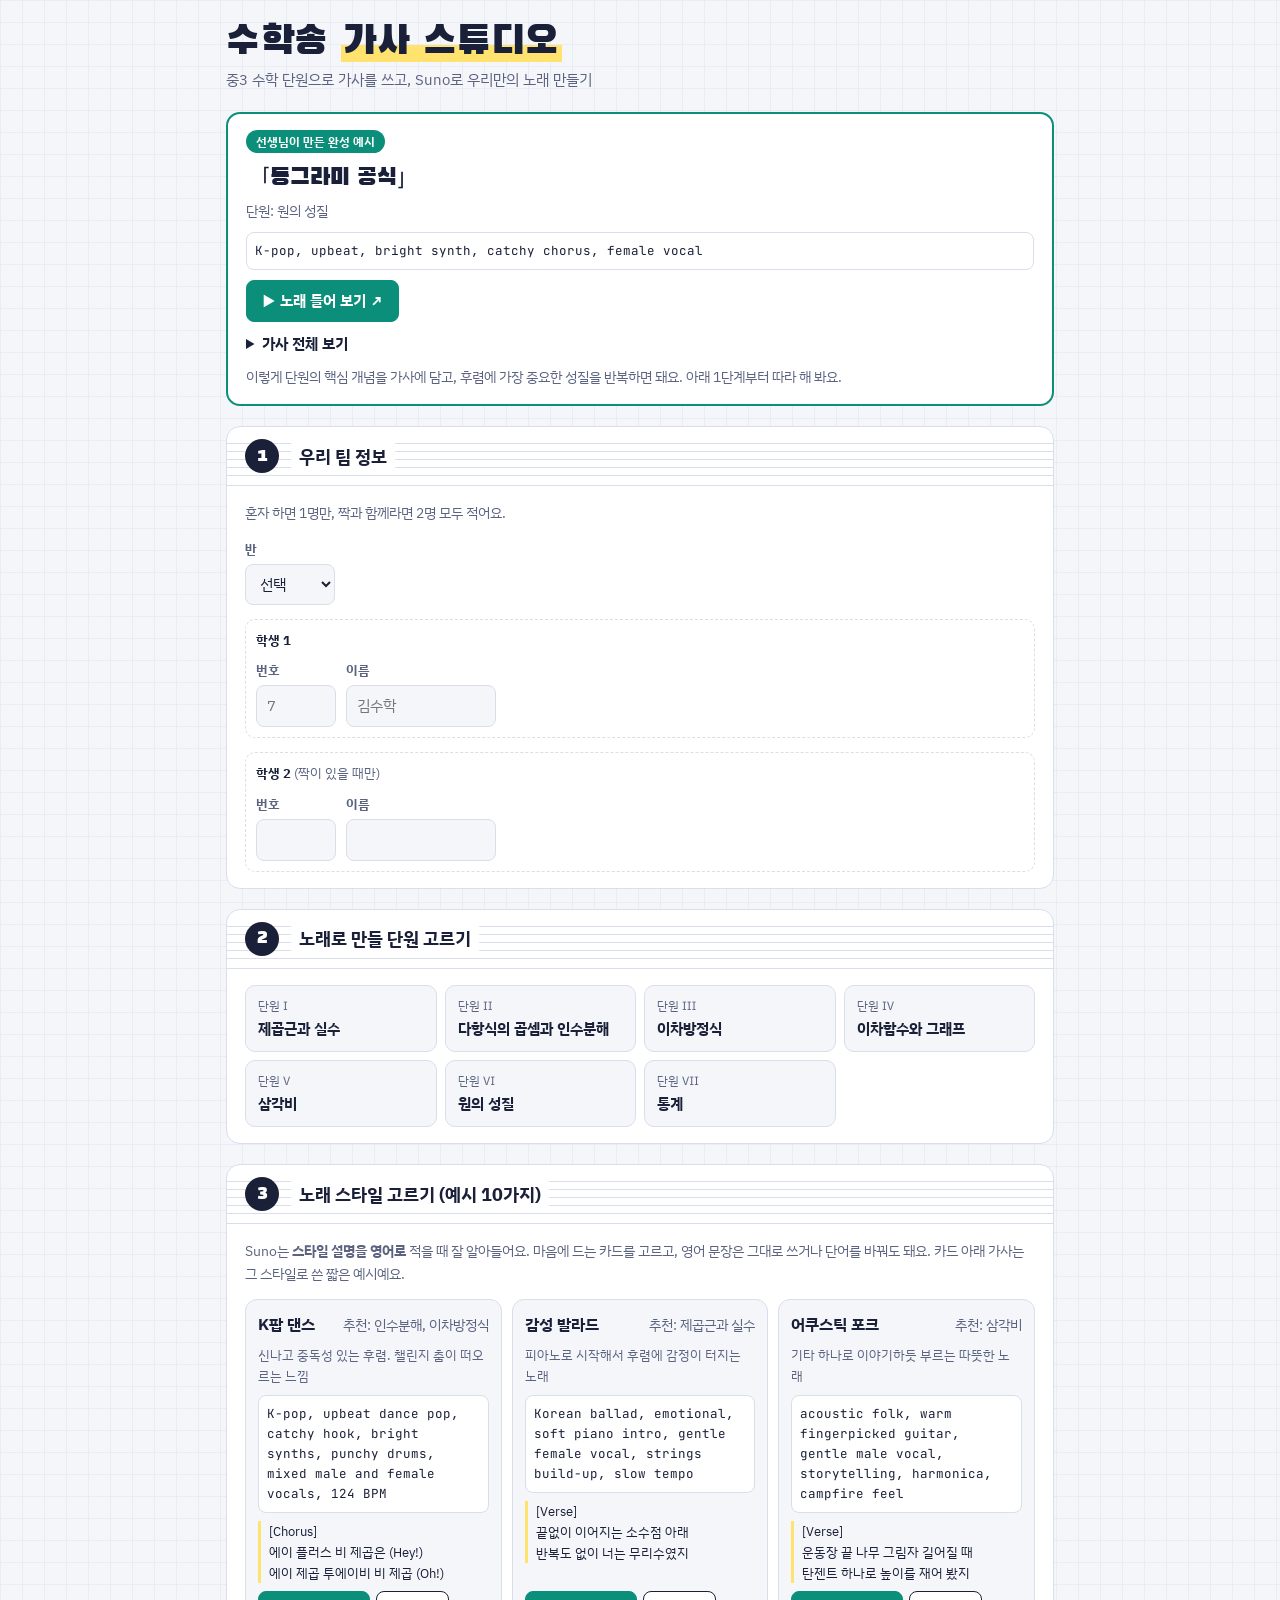
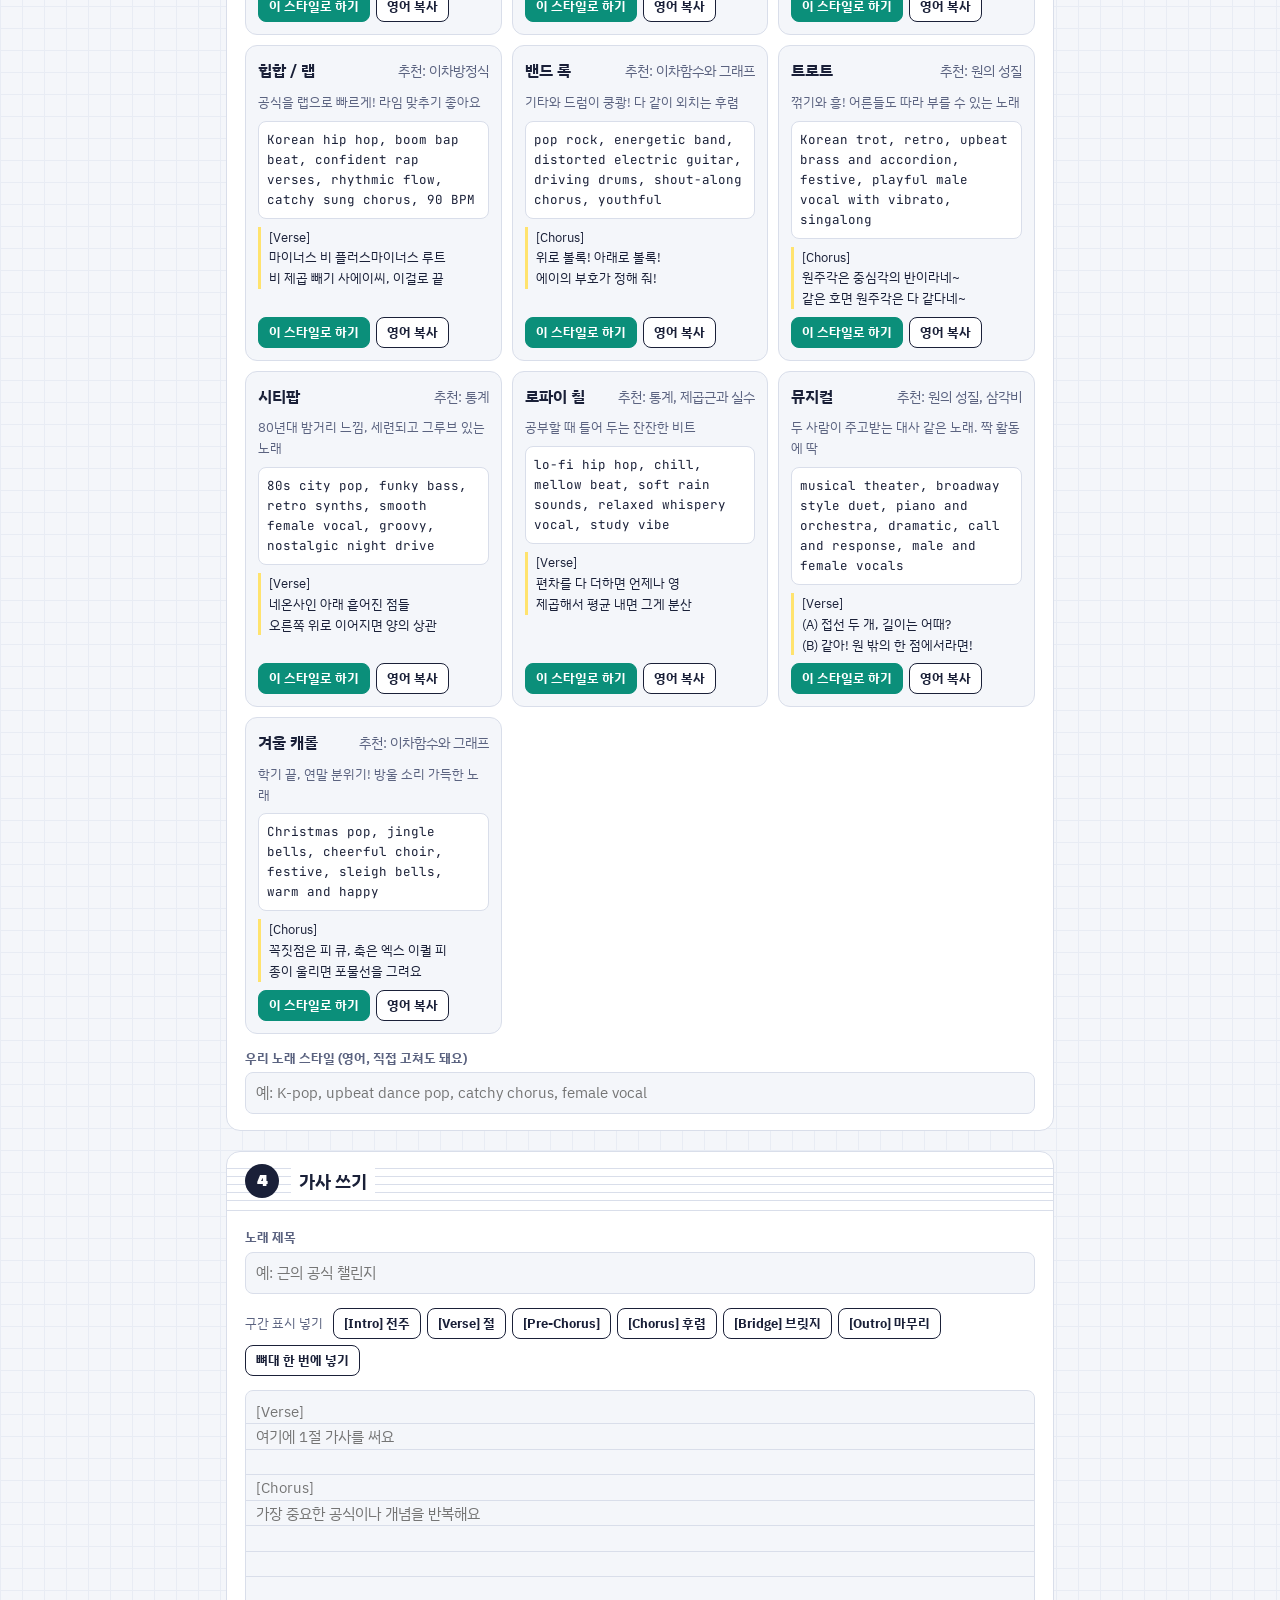
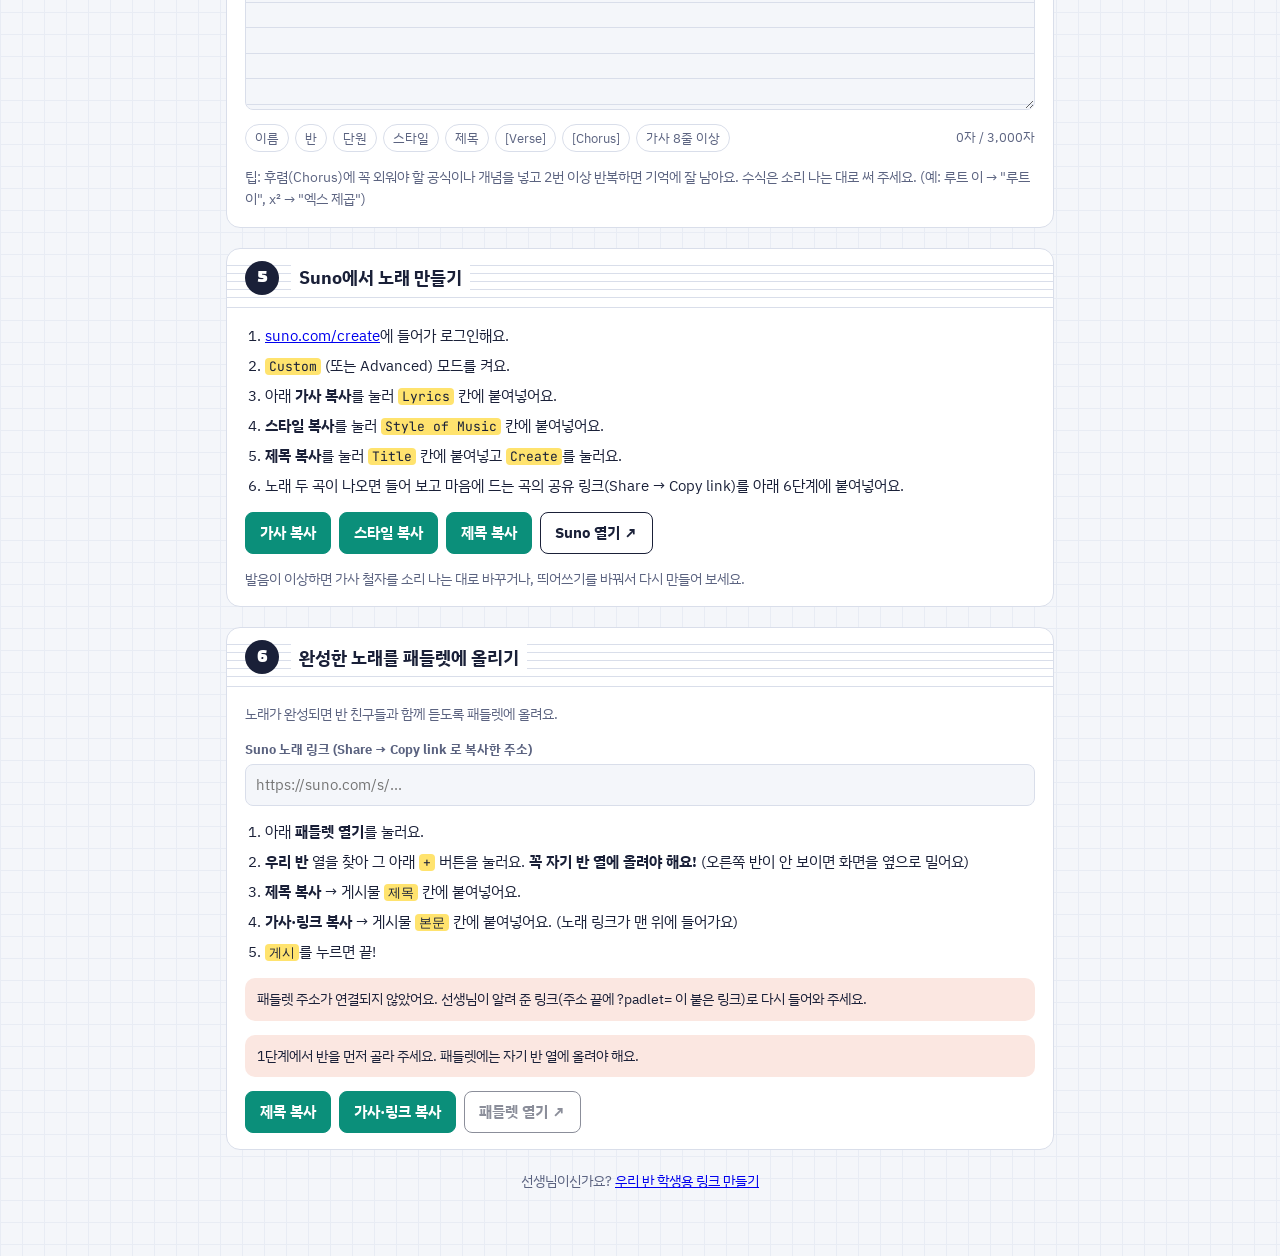
==== index.html @ 3d8e8d78 "Add files via upload" ====
<!doctype html>
<html lang="ko">
<head>
<meta charset="utf-8">
<meta name="viewport" content="width=device-width,initial-scale=1,viewport-fit=cover">
<title>수학송 가사 스튜디오</title>
<link rel="preconnect" href="https://fonts.googleapis.com">
<link rel="stylesheet" href="https://fonts.googleapis.com/css2?family=Black+Han+Sans&family=IBM+Plex+Sans+KR:wght@400;500;700&family=JetBrains+Mono:wght@400;600&display=swap">
<link rel="stylesheet" href="style.css">
</head>
<body>
<div class="wrap">
  <header class="top">
    <div>
      <h1>수학송 <span class="x">가사 스튜디오</span></h1>
      <p class="sub">중3 수학 단원으로 가사를 쓰고, Suno로 우리만의 노래 만들기</p>
    </div>
  </header>

  <main id="view-student" class="wrap" style="padding:0;max-width:none">

    <section class="example" aria-labelledby="hEx">
      <div class="ex-head">
        <span class="ex-badge">선생님이 만든 완성 예시</span>
        <h2 id="hEx"></h2>
        <p class="hint" id="exMeta"></p>
      </div>
      <div class="prompt" id="exStyle"></div>
      <div class="copyrow">
        <a class="btn primary" id="exListen" href="#" target="_blank" rel="noopener">▶ 노래 들어 보기 ↗</a>
      </div>
      <details>
        <summary>가사 전체 보기</summary>
        <pre class="ex-lyrics" id="exLyrics"></pre>
      </details>
      <p class="hint">이렇게 단원의 핵심 개념을 가사에 담고, 후렴에 가장 중요한 성질을 반복하면 돼요. 아래 1단계부터 따라 해 봐요.</p>
    </section>

    <section class="step" aria-labelledby="h1s">
      <div class="step-h"><span class="n">1</span><h2 id="h1s">우리 팀 정보</h2></div>
      <div class="step-b">
        <p class="hint">혼자 하면 1명만, 짝과 함께라면 2명 모두 적어요.</p>
        <div class="row">
          <div class="field"><label for="cls">반</label>
            <select id="cls" class="w-cls"></select></div>
        </div>
        <div class="pair">
          <div class="who">학생 1</div>
          <div class="field"><label for="num1">번호</label><input type="text" inputmode="numeric" id="num1" class="w-num" maxlength="3" placeholder="7"></div>
          <div class="field"><label for="name1">이름</label><input type="text" id="name1" class="w-name" maxlength="10" placeholder="김수학"></div>
        </div>
        <div class="pair">
          <div class="who">학생 2 <span style="font-weight:400;color:var(--muted)">(짝이 있을 때만)</span></div>
          <div class="field"><label for="num2">번호</label><input type="text" inputmode="numeric" id="num2" class="w-num" maxlength="3"></div>
          <div class="field"><label for="name2">이름</label><input type="text" id="name2" class="w-name" maxlength="10"></div>
        </div>
      </div>
    </section>

    <section class="step" aria-labelledby="h2s">
      <div class="step-h"><span class="n">2</span><h2 id="h2s">노래로 만들 단원 고르기</h2></div>
      <div class="step-b">
        <div class="units" id="units"></div>
        <div class="concepts" id="concepts" hidden></div>
      </div>
    </section>

    <section class="step" aria-labelledby="h3s">
      <div class="step-h"><span class="n">3</span><h2 id="h3s">노래 스타일 고르기 (예시 10가지)</h2></div>
      <div class="step-b">
        <p class="hint">Suno는 <b>스타일 설명을 영어로</b> 적을 때 잘 알아들어요. 마음에 드는 카드를 고르고, 영어 문장은 그대로 쓰거나 단어를 바꿔도 돼요. 카드 아래 가사는 그 스타일로 쓴 짧은 예시예요.</p>
        <div class="styles" id="styles"></div>
        <div class="field"><label for="stylePrompt">우리 노래 스타일 (영어, 직접 고쳐도 돼요)</label>
          <input type="text" id="stylePrompt" maxlength="200" placeholder="예: K-pop, upbeat dance pop, catchy chorus, female vocal"></div>
      </div>
    </section>

    <section class="step" aria-labelledby="h4s">
      <div class="step-h"><span class="n">4</span><h2 id="h4s">가사 쓰기</h2></div>
      <div class="step-b">
        <div class="field"><label for="title">노래 제목</label><input type="text" id="title" maxlength="40" placeholder="예: 근의 공식 챌린지"></div>
        <div class="tagbar"><span>구간 표시 넣기</span>
          <button class="btn sm" data-tag="[Intro]">[Intro] 전주</button>
          <button class="btn sm" data-tag="[Verse]">[Verse] 절</button>
          <button class="btn sm" data-tag="[Pre-Chorus]">[Pre-Chorus]</button>
          <button class="btn sm" data-tag="[Chorus]">[Chorus] 후렴</button>
          <button class="btn sm" data-tag="[Bridge]">[Bridge] 브릿지</button>
          <button class="btn sm" data-tag="[Outro]">[Outro] 마무리</button>
          <button class="btn sm" id="tplBtn">뼈대 한 번에 넣기</button>
        </div>
        <textarea id="lyrics" placeholder="[Verse]&#10;여기에 1절 가사를 써요&#10;&#10;[Chorus]&#10;가장 중요한 공식이나 개념을 반복해요"></textarea>
        <div class="row" style="justify-content:space-between;align-items:center">
          <div class="checks" id="checks"></div>
          <span class="count" id="count">0자</span>
        </div>
        <p class="hint">팁: 후렴(Chorus)에 꼭 외워야 할 공식이나 개념을 넣고 2번 이상 반복하면 기억에 잘 남아요. 수식은 소리 나는 대로 써 주세요. (예: 루트 이 → "루트 이", x² → "엑스 제곱")</p>
      </div>
    </section>

    <section class="step" aria-labelledby="h5s">
      <div class="step-h"><span class="n">5</span><h2 id="h5s">Suno에서 노래 만들기</h2></div>
      <div class="step-b">
        <ol class="howto">
          <li><a href="https://suno.com/create" target="_blank" rel="noopener">suno.com/create</a>에 들어가 로그인해요.</li>
          <li><code>Custom</code> (또는 Advanced) 모드를 켜요.</li>
          <li>아래 <b>가사 복사</b>를 눌러 <code>Lyrics</code> 칸에 붙여넣어요.</li>
          <li><b>스타일 복사</b>를 눌러 <code>Style of Music</code> 칸에 붙여넣어요.</li>
          <li><b>제목 복사</b>를 눌러 <code>Title</code> 칸에 붙여넣고 <code>Create</code>를 눌러요.</li>
          <li>노래 두 곡이 나오면 들어 보고 마음에 드는 곡의 공유 링크(Share → Copy link)를 아래 6단계에 붙여넣어요.</li>
        </ol>
        <div class="copyrow">
          <button class="btn primary" id="cpLyrics">가사 복사</button>
          <button class="btn primary" id="cpStyle">스타일 복사</button>
          <button class="btn primary" id="cpTitle">제목 복사</button>
          <a class="btn" href="https://suno.com/create" target="_blank" rel="noopener">Suno 열기 ↗</a>
        </div>
        <p class="hint">발음이 이상하면 가사 철자를 소리 나는 대로 바꾸거나, 띄어쓰기를 바꿔서 다시 만들어 보세요.</p>
      </div>
    </section>

    <section class="step" aria-labelledby="h7s">
      <div class="step-h"><span class="n">6</span><h2 id="h7s">완성한 노래를 패들렛에 올리기</h2></div>
      <div class="step-b">
        <p class="hint">노래가 완성되면 반 친구들과 함께 듣도록 패들렛에 올려요.</p>
        <div class="field"><label for="sunoUrl">Suno 노래 링크 (Share → Copy link 로 복사한 주소)</label>
          <input type="url" id="sunoUrl" maxlength="300" placeholder="https://suno.com/s/..."></div>
        <ol class="howto">
          <li>아래 <b>패들렛 열기</b>를 눌러요.</li>
          <li class="noCls" hidden>패들렛의 <code>+</code> 버튼을 눌러 새 게시물을 만들어요.</li>
          <li class="byCls"><b class="padCls">우리 반</b> 열을 찾아 그 아래 <code>+</code> 버튼을 눌러요. <b>꼭 자기 반 열에 올려야 해요!</b> (오른쪽 반이 안 보이면 화면을 옆으로 밀어요)</li>
          <li><b>제목 복사</b> → 게시물 <code>제목</code> 칸에 붙여넣어요.</li>
          <li><b>가사·링크 복사</b> → 게시물 <code>본문</code> 칸에 붙여넣어요. (노래 링크가 맨 위에 들어가요)</li>
          <li><code>게시</code>를 누르면 끝!</li>
        </ol>
        <div class="notice warn" id="padletMissing" hidden>패들렛 주소가 연결되지 않았어요. 선생님이 알려 준 링크(주소 끝에 ?padlet= 이 붙은 링크)로 다시 들어와 주세요.</div>
        <div class="notice" id="padletWhere">1단계에서 반을 고르면, 패들렛의 어느 열에 올릴지 여기에 알려 줄게요.</div>
        <div id="padletState" class="notice warn" hidden></div>
        <div class="copyrow">
          <button class="btn primary" id="cpPadTitle">제목 복사</button>
          <button class="btn primary" id="cpPadBody">가사·링크 복사</button>
          <a class="btn" id="padletLink" href="#" target="_blank" rel="noopener">패들렛 열기 ↗</a>
        </div>
      </div>
    </section>
  </main>
  <footer class="hint" style="text-align:center">선생님이신가요? <a href="setup.html">우리 반 학생용 링크 만들기</a></footer>
</div>
<div class="toast" id="toast" hidden></div>

<script type="module" src="app.js"></script>
</body>
</html>
---- style.css ----
*,*::before,*::after{box-sizing:border-box}
[hidden]{display:none!important}
html{-webkit-text-size-adjust:100%}
/* Layout: one narrow column of numbered steps on squared notebook paper; a staff-line band marks each step header. */
:root{
  --paper:#F4F6FA; --sheet:#FFFFFF; --ink:#1A2038; --muted:#5B6380; --line:#D9DEEA; --grid:#E8ECF4;
  --accent:#0B8F7A; --accent-ink:#FFFFFF; --accent-soft:#DDF3EE; --mark:#FFE36E; --warn:#B4442B; --warn-soft:#FBE7E1;
  --display:"Black Han Sans","IBM Plex Sans KR",system-ui,sans-serif;
  --body:"IBM Plex Sans KR","Apple SD Gothic Neo","Malgun Gothic",system-ui,sans-serif;
  --mono:"JetBrains Mono",ui-monospace,Menlo,Consolas,monospace;
}
@media (prefers-color-scheme: dark){:root:not([data-theme="light"]){
  --paper:#11152A; --sheet:#1A1F38; --ink:#E9ECF7; --muted:#A3AAC6; --line:#323A5C; --grid:#1A2040;
  --accent:#3CCBB2; --accent-ink:#06231E; --accent-soft:#16383A; --mark:#7A6A1E; --warn:#F08B70; --warn-soft:#3A2220; color-scheme:dark}}
:root[data-theme="dark"]{
  --paper:#11152A; --sheet:#1A1F38; --ink:#E9ECF7; --muted:#A3AAC6; --line:#323A5C; --grid:#1A2040;
  --accent:#3CCBB2; --accent-ink:#06231E; --accent-soft:#16383A; --mark:#7A6A1E; --warn:#F08B70; --warn-soft:#3A2220; color-scheme:dark}

body{margin:0;background:var(--paper);color:var(--ink);font-family:var(--body);font-size:15px;line-height:1.6;
  background-image:linear-gradient(var(--grid) 1px,transparent 1px),linear-gradient(90deg,var(--grid) 1px,transparent 1px);
  background-size:22px 22px;}
.wrap{max-width:860px;margin:0 auto;padding-block:20px 64px;
  padding-left:max(16px,env(safe-area-inset-left,0px));padding-right:max(16px,env(safe-area-inset-right,0px));
  display:flex;flex-direction:column;gap:20px}
header.top{display:flex;flex-wrap:wrap;align-items:flex-end;justify-content:space-between;gap:12px}
h1{font-family:var(--display);font-weight:400;font-size:clamp(28px,6vw,40px);line-height:1.1;margin:0;letter-spacing:.5px}
h1 .x{background:linear-gradient(transparent 58%,var(--mark) 58%);padding:0 2px}
.sub{color:var(--muted);margin:4px 0 0}
.tabs{display:flex;gap:6px;flex-wrap:wrap}
.tab{font:inherit;font-weight:700;border:1.5px solid var(--ink);background:var(--sheet);color:var(--ink);padding:7px 14px;border-radius:999px;cursor:pointer}
.tab[aria-selected="true"]{background:var(--ink);color:var(--sheet)}
.tab:focus-visible,button:focus-visible,input:focus-visible,select:focus-visible,textarea:focus-visible,a:focus-visible{outline:3px solid var(--accent);outline-offset:2px}

section.step{background:var(--sheet);border:1.5px solid var(--line);border-radius:14px;overflow:hidden}
.step-h{display:flex;align-items:center;gap:12px;padding:12px 18px;border-bottom:1.5px solid var(--line);
  background-image:repeating-linear-gradient(to bottom,transparent 0 7px,var(--line) 7px 8px);background-size:100% 40px;background-repeat:no-repeat;background-position:0 50%}
.step-h .n{flex:none;width:34px;height:34px;border-radius:50%;background:var(--ink);color:var(--sheet);display:grid;place-items:center;font-family:var(--display);font-size:18px}
.step-h h2{margin:0;font-size:18px;background:var(--sheet);padding:0 8px;text-wrap:balance}
.step-b{padding:16px 18px;display:flex;flex-direction:column;gap:14px}
.hint{color:var(--muted);font-size:14px;margin:0}

.row{display:flex;flex-wrap:wrap;gap:10px}
.field{display:flex;flex-direction:column;gap:4px;min-width:0}
.field label{font-size:13px;font-weight:700;color:var(--muted)}
input[type=text],input[type=url],select,textarea{font:inherit;color:var(--ink);background:var(--paper);border:1.5px solid var(--line);border-radius:8px;padding:8px 10px;min-width:0}
textarea{resize:vertical}
.w-cls{width:90px}.w-num{width:80px}.w-name{width:150px}.grow{flex:1 1 220px}
.pair{display:flex;flex-wrap:wrap;gap:10px;align-items:flex-end;padding:10px;border:1.5px dashed var(--line);border-radius:10px}
.pair .who{font-weight:700;font-size:13px;width:100%}

.units{display:grid;grid-template-columns:repeat(auto-fill,minmax(180px,1fr));gap:8px}
.unit{font:inherit;text-align:left;cursor:pointer;border:1.5px solid var(--line);background:var(--paper);color:var(--ink);border-radius:10px;padding:10px 12px;display:flex;flex-direction:column;gap:2px}
.unit b{font-size:15px}.unit small{color:var(--muted);font-size:12px}
.unit[aria-pressed="true"]{border-color:var(--accent);background:var(--accent-soft);box-shadow:inset 0 0 0 1px var(--accent)}
.concepts{border-left:4px solid var(--accent);background:var(--paper);border-radius:0 10px 10px 0;padding:12px 14px}
.concepts h3{margin:0 0 6px;font-size:15px}
.concepts ul{margin:0;padding-left:18px}
.concepts li{margin:2px 0}
.chips{display:flex;flex-wrap:wrap;gap:6px;margin-top:8px}
.chip{font-size:12px;background:var(--mark);color:var(--ink);padding:2px 8px;border-radius:999px}

.styles{display:grid;grid-template-columns:repeat(auto-fill,minmax(240px,1fr));gap:10px}
.style{border:1.5px solid var(--line);border-radius:12px;padding:12px;display:flex;flex-direction:column;gap:8px;background:var(--paper);min-width:0}
.style[data-on="true"]{border-color:var(--accent);box-shadow:inset 0 0 0 1px var(--accent);background:var(--accent-soft)}
.style .t{display:flex;justify-content:space-between;align-items:baseline;gap:8px}
.style .t b{font-size:16px}
.style .feel{font-size:13px;color:var(--muted);margin:0}
.prompt{font-family:var(--mono);font-size:12.5px;background:var(--sheet);border:1px solid var(--line);border-radius:8px;padding:8px;word-break:break-word}
.sample{font-size:13px;white-space:pre-line;margin:0;border-left:3px solid var(--mark);padding-left:8px}
.style .acts{display:flex;gap:6px;flex-wrap:wrap;margin-top:auto}

.btn{font:inherit;font-weight:700;cursor:pointer;border-radius:8px;padding:8px 14px;border:1.5px solid var(--ink);background:var(--sheet);color:var(--ink)}
.btn.sm{padding:4px 10px;font-size:13px}
.btn.primary{background:var(--accent);border-color:var(--accent);color:var(--accent-ink)}
.btn.danger{border-color:var(--warn);color:var(--warn)}
.btn:disabled{opacity:.5;cursor:not-allowed}
a.btn{text-decoration:none;display:inline-block}

.tagbar{display:flex;flex-wrap:wrap;gap:6px;align-items:center}
.tagbar span{font-size:13px;color:var(--muted);margin-right:4px}
#lyrics{min-height:320px;font-family:var(--body);line-height:1.7;background:var(--paper);
  background-image:repeating-linear-gradient(to bottom,transparent 0 calc(1.7em - 1px),var(--line) calc(1.7em - 1px) 1.7em);background-attachment:local;background-position:0 8px}
.count{font-size:13px;color:var(--muted);font-variant-numeric:tabular-nums}
.count.over{color:var(--warn);font-weight:700}
.checks{display:flex;flex-wrap:wrap;gap:6px}
.ck{font-size:12.5px;padding:3px 9px;border-radius:999px;border:1px solid var(--line);color:var(--muted)}
.ck.ok{border-color:var(--accent);color:var(--accent);font-weight:700}

ol.howto{margin:0;padding-left:20px;display:flex;flex-direction:column;gap:6px}
ol.howto code{font-family:var(--mono);font-size:13px;background:var(--mark);color:var(--ink);padding:0 4px;border-radius:4px}
.copyrow{display:flex;flex-wrap:wrap;gap:8px}

.notice{border-radius:10px;padding:10px 12px;font-size:14px;background:var(--accent-soft)}
.notice.warn{background:var(--warn-soft);color:var(--ink)}
.toast{position:fixed;left:50%;transform:translateX(-50%);bottom:calc(20px + env(safe-area-inset-bottom,0px));background:var(--ink);color:var(--sheet);padding:9px 16px;border-radius:999px;font-weight:700;font-size:14px;z-index:20;max-width:calc(100% - 32px)}

/* teacher */
.stats{display:flex;flex-wrap:wrap;gap:6px}
.stat{font-size:13px;border:1px solid var(--line);border-radius:999px;padding:3px 10px;background:var(--paper)}
.stat b{font-variant-numeric:tabular-nums}
.subs{display:flex;flex-direction:column;gap:10px}
.sub-card{border:1.5px solid var(--line);border-radius:12px;padding:12px 14px;background:var(--paper);display:flex;flex-direction:column;gap:6px;min-width:0}
.sub-card .meta{display:flex;flex-wrap:wrap;gap:6px 12px;align-items:baseline}
.sub-card .meta b{font-size:16px}
.sub-card .meta span{font-size:13px;color:var(--muted)}
.sub-card pre{white-space:pre-wrap;word-break:break-word;font-family:var(--body);font-size:14px;margin:0;background:var(--sheet);border:1px solid var(--line);border-radius:8px;padding:10px;max-height:260px;overflow:auto}
.sub-card .acts{display:flex;flex-wrap:wrap;gap:6px;align-items:center}
.empty{color:var(--muted);text-align:center;padding:24px 8px;border:1.5px dashed var(--line);border-radius:12px}
@media (prefers-reduced-motion:reduce){*{transition:none!important;animation:none!important}}
@media (max-width:480px){.w-name{width:100%}.step-b{padding:14px}}

/* 완성 예시 */
.example{background:var(--sheet);border:2px solid var(--accent);border-radius:14px;padding:16px 18px;display:flex;flex-direction:column;gap:10px}
.ex-head{display:flex;flex-direction:column;gap:2px}
.ex-badge{align-self:flex-start;font-size:12px;font-weight:700;background:var(--accent);color:var(--accent-ink);padding:2px 10px;border-radius:999px}
.ex-head h2{margin:4px 0 0;font-family:var(--display);font-weight:400;font-size:24px}
.example details summary{cursor:pointer;font-weight:700}
.ex-lyrics{white-space:pre-wrap;word-break:break-word;font-family:var(--body);font-size:14px;margin:8px 0 0;background:var(--paper);border:1px solid var(--line);border-radius:8px;padding:12px}
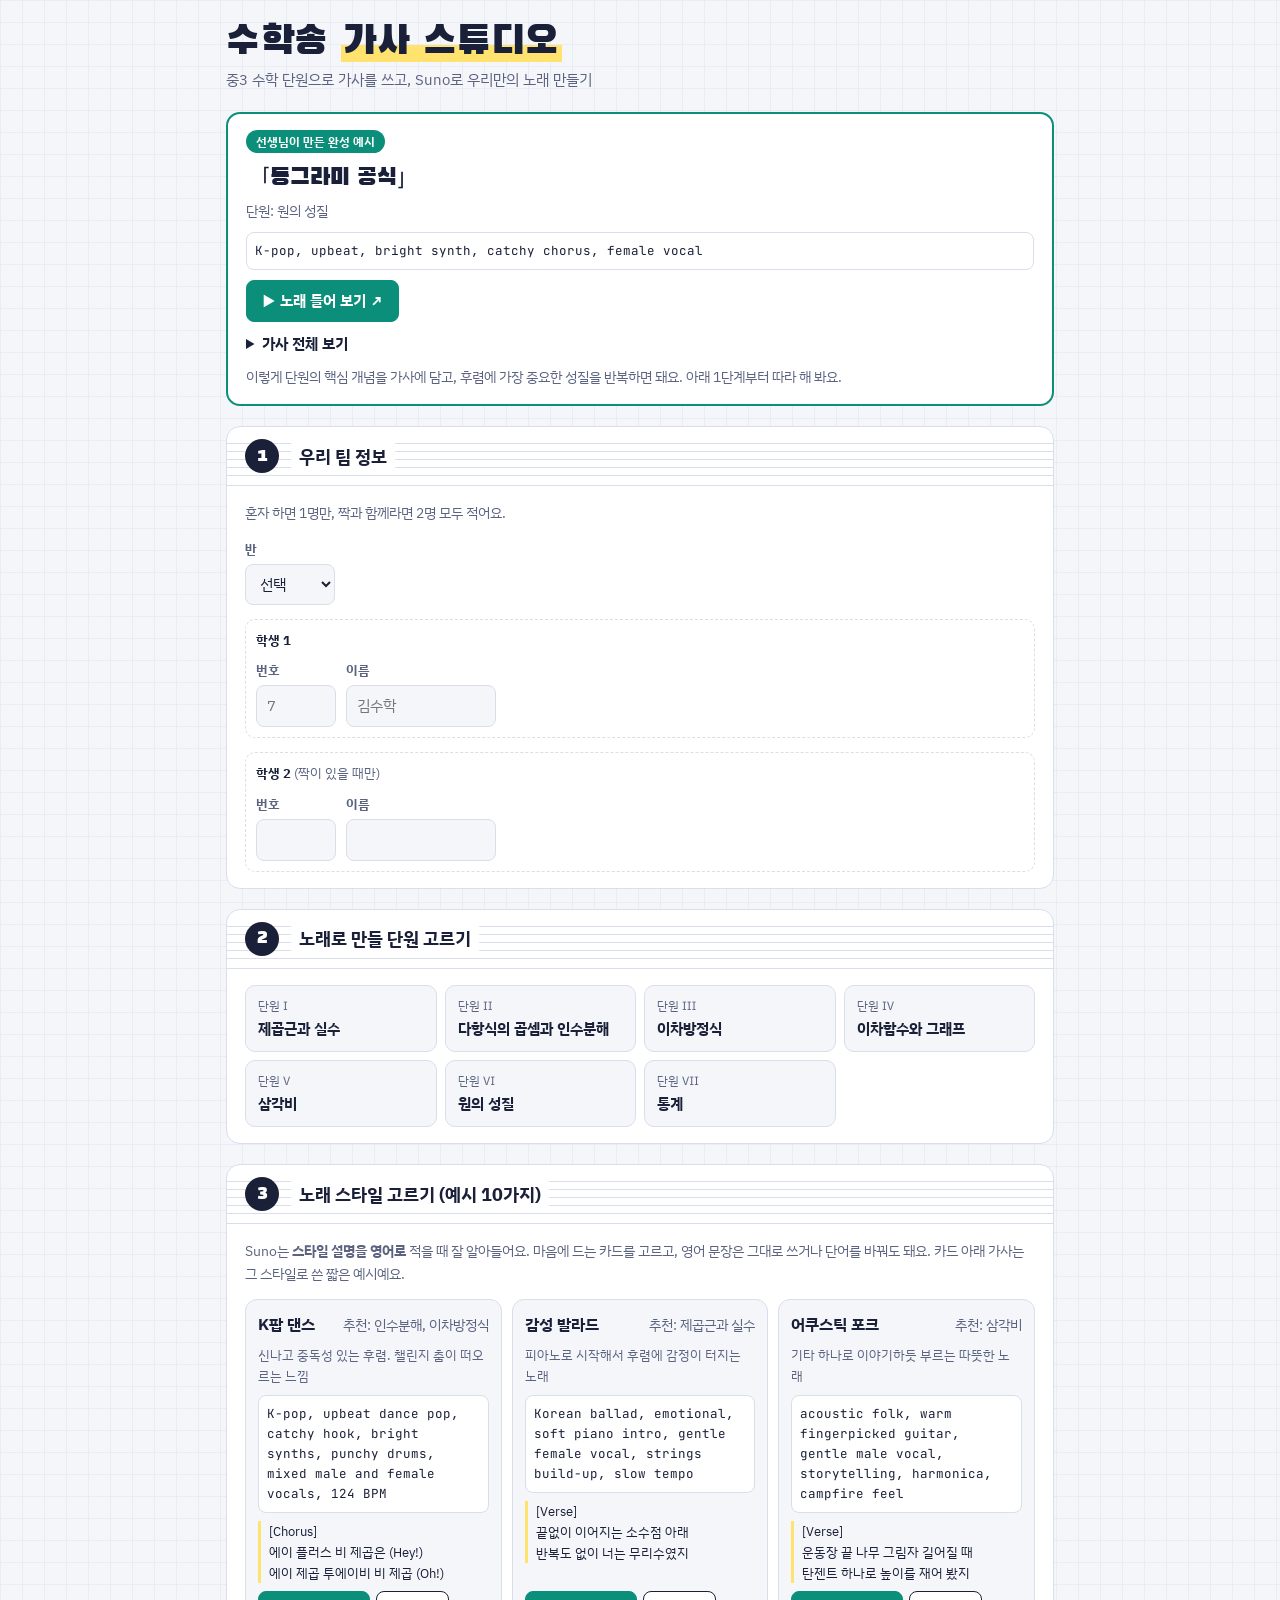
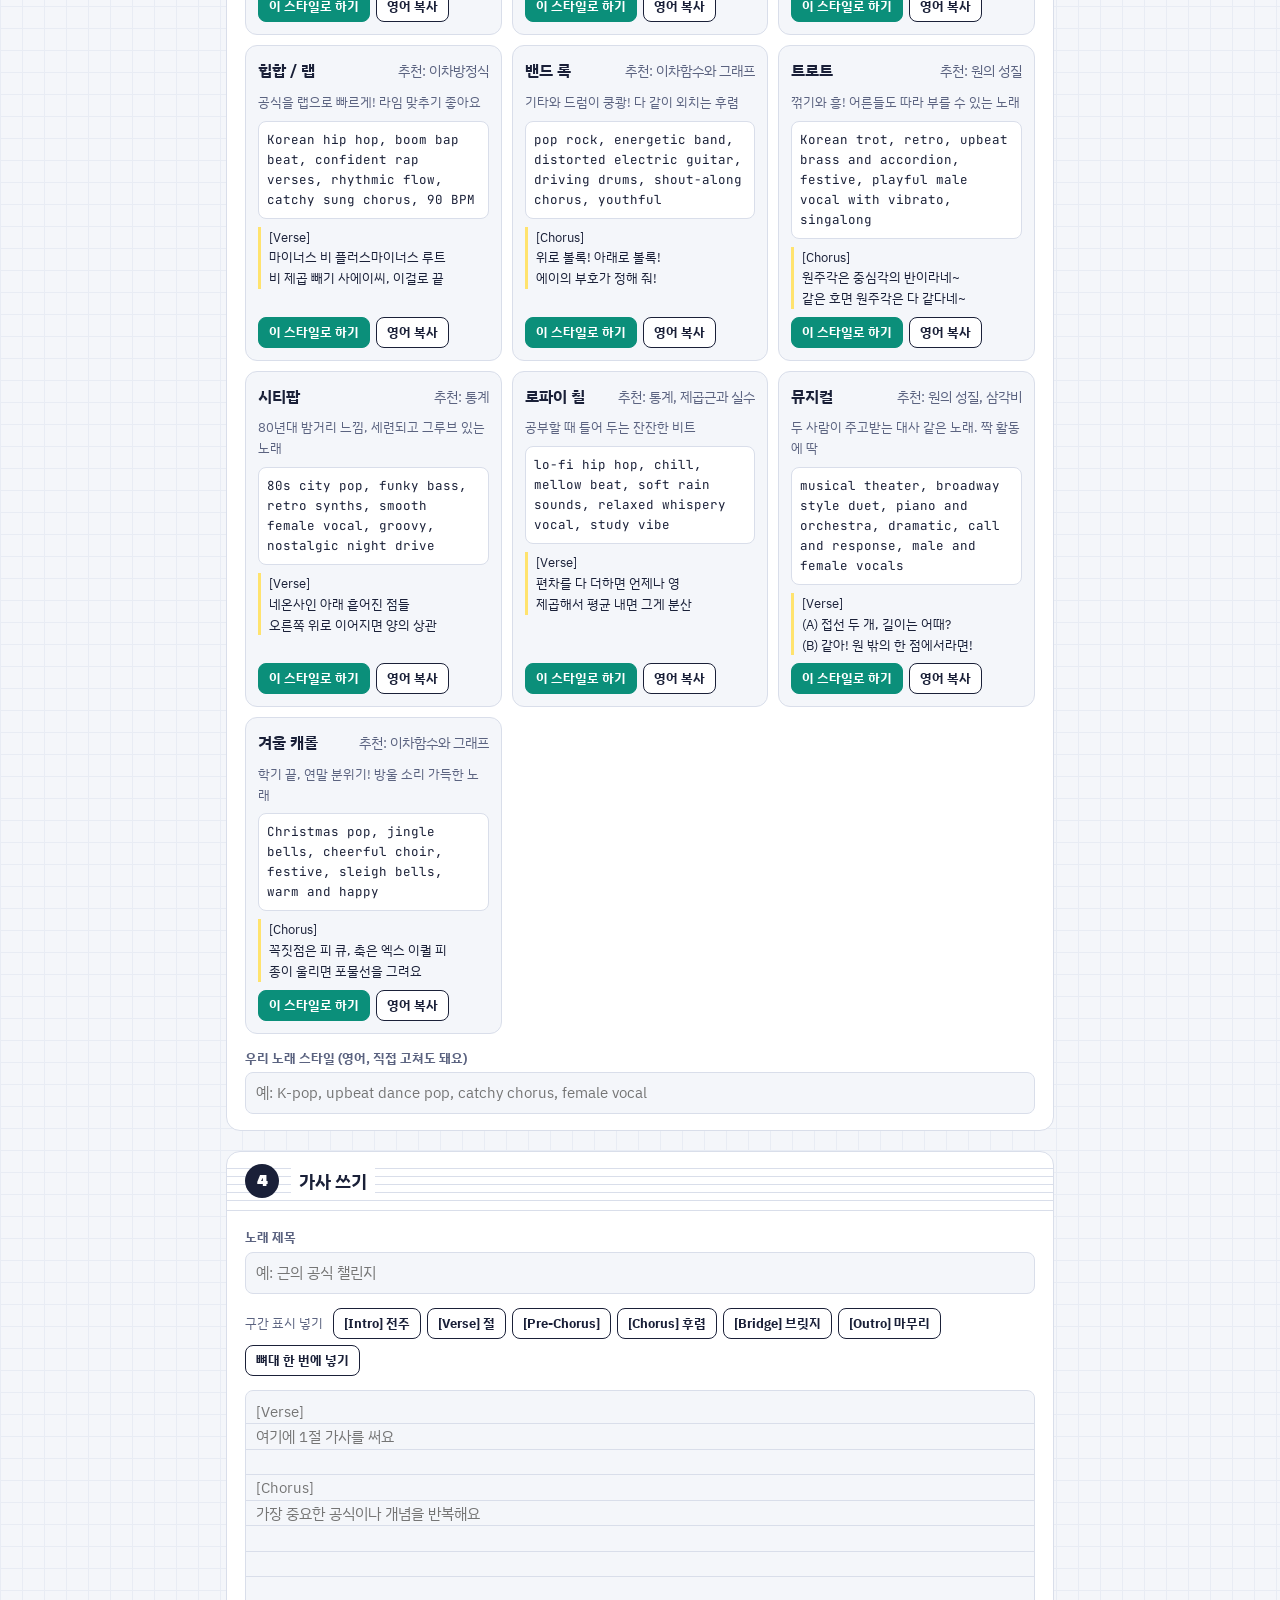
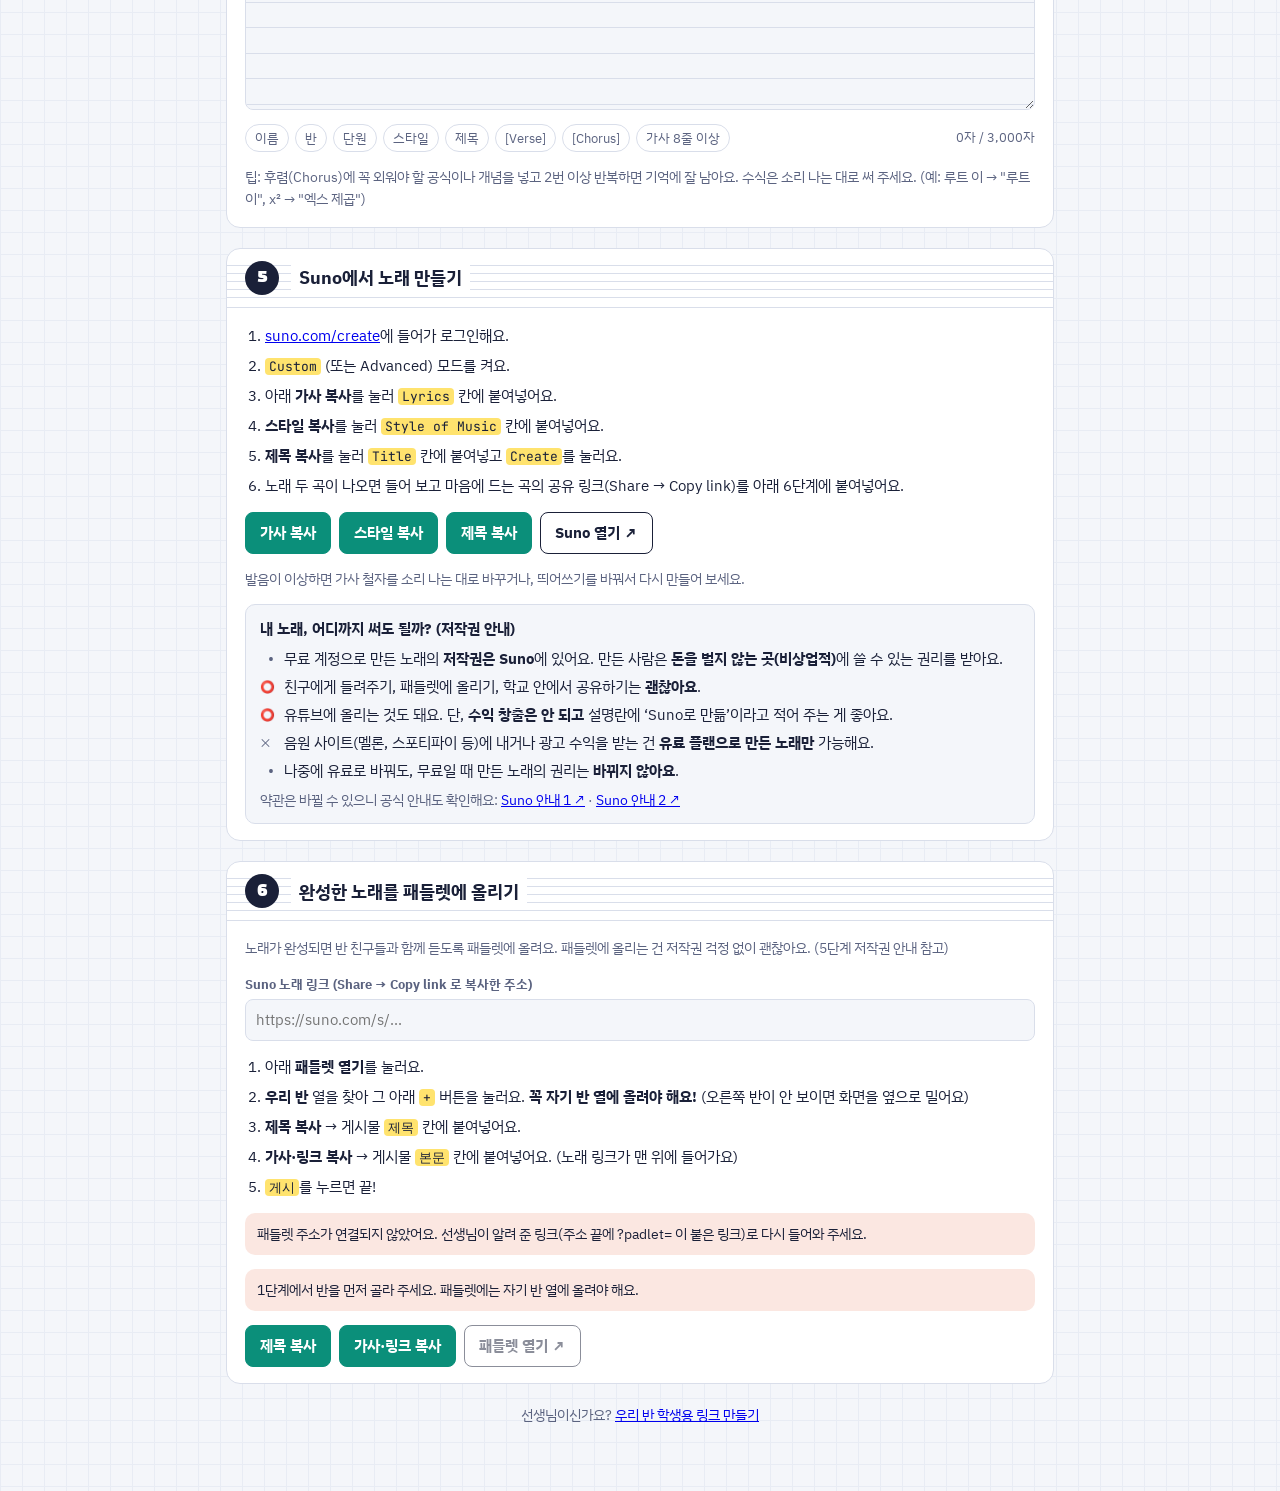
==== commit 6af393c4: "Add files via upload" ====
--- a/index.html
+++ b/index.html
@@ -115,13 +115,26 @@
           <a class="btn" href="https://suno.com/create" target="_blank" rel="noopener">Suno 열기 ↗</a>
         </div>
         <p class="hint">발음이 이상하면 가사 철자를 소리 나는 대로 바꾸거나, 띄어쓰기를 바꿔서 다시 만들어 보세요.</p>
+        <div class="rights">
+          <h3>내 노래, 어디까지 써도 될까? (저작권 안내)</h3>
+          <ul>
+            <li>무료 계정으로 만든 노래의 <b>저작권은 Suno</b>에 있어요. 만든 사람은 <b>돈을 벌지 않는 곳(비상업적)</b>에 쓸 수 있는 권리를 받아요.</li>
+            <li class="ok">친구에게 들려주기, 패들렛에 올리기, 학교 안에서 공유하기는 <b>괜찮아요</b>.</li>
+            <li class="ok">유튜브에 올리는 것도 돼요. 단, <b>수익 창출은 안 되고</b> 설명란에 ‘Suno로 만듦’이라고 적어 주는 게 좋아요.</li>
+            <li class="no">음원 사이트(멜론, 스포티파이 등)에 내거나 광고 수익을 받는 건 <b>유료 플랜으로 만든 노래만</b> 가능해요.</li>
+            <li>나중에 유료로 바꿔도, 무료일 때 만든 노래의 권리는 <b>바뀌지 않아요</b>.</li>
+          </ul>
+          <p class="hint">약관은 바뀔 수 있으니 공식 안내도 확인해요:
+            <a href="https://help.suno.com/en/articles/2416769" target="_blank" rel="noopener">Suno 안내 1 ↗</a> ·
+            <a href="https://help.suno.com/en/articles/9602241" target="_blank" rel="noopener">Suno 안내 2 ↗</a></p>
+        </div>
       </div>
     </section>
 
     <section class="step" aria-labelledby="h7s">
       <div class="step-h"><span class="n">6</span><h2 id="h7s">완성한 노래를 패들렛에 올리기</h2></div>
       <div class="step-b">
-        <p class="hint">노래가 완성되면 반 친구들과 함께 듣도록 패들렛에 올려요.</p>
+        <p class="hint">노래가 완성되면 반 친구들과 함께 듣도록 패들렛에 올려요. 패들렛에 올리는 건 저작권 걱정 없이 괜찮아요. (5단계 저작권 안내 참고)</p>
         <div class="field"><label for="sunoUrl">Suno 노래 링크 (Share → Copy link 로 복사한 주소)</label>
           <input type="url" id="sunoUrl" maxlength="300" placeholder="https://suno.com/s/..."></div>
         <ol class="howto">
--- a/style.css
+++ b/style.css
@@ -116,3 +116,12 @@
 .ex-head h2{margin:4px 0 0;font-family:var(--display);font-weight:400;font-size:24px}
 .example details summary{cursor:pointer;font-weight:700}
 .ex-lyrics{white-space:pre-wrap;word-break:break-word;font-family:var(--body);font-size:14px;margin:8px 0 0;background:var(--paper);border:1px solid var(--line);border-radius:8px;padding:12px}
+
+/* 저작권 안내 */
+.rights{border:1.5px solid var(--line);border-radius:10px;padding:12px 14px;background:var(--paper)}
+.rights h3{margin:0 0 6px;font-size:15px}
+.rights ul{margin:0 0 6px;padding-left:0;list-style:none;display:flex;flex-direction:column;gap:4px}
+.rights li{padding-left:24px;position:relative}
+.rights li::before{content:"•";position:absolute;left:8px;color:var(--muted)}
+.rights li.ok::before{content:"⭕";left:0;font-size:12px;top:2px}
+.rights li.no::before{content:"❌";left:0;font-size:12px;top:2px}
